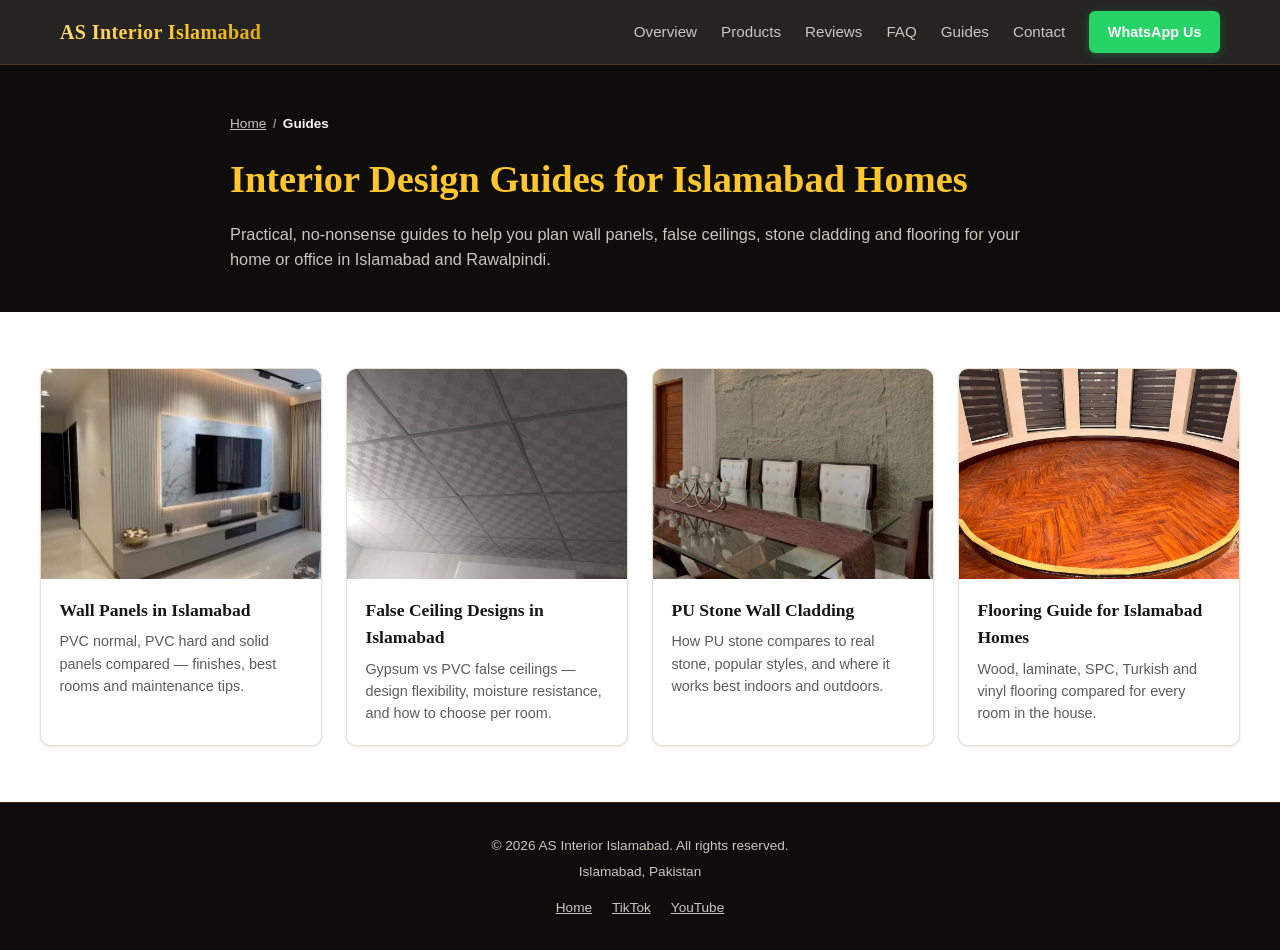
==== guides/index.html @ 493a83ce "Heavy-effort SEO push: guide articles, social schema, expanded FAQ - Add 4 long-form guide articles " ====
<!doctype html>
<html lang="en">
<head>
  <meta charset="UTF-8" />
  <meta name="viewport" content="width=device-width, initial-scale=1.0, viewport-fit=cover" />
  <title>Interior Design Guides for Islamabad Homes | AS Interior</title>
  <meta name="description" content="Practical guides on wall panels, false ceilings, PU stone cladding & flooring for Islamabad and Rawalpindi homeowners, from AS Interior Islamabad." />
  <meta name="robots" content="index, follow" />

  <meta name="geo.region" content="PK-IS" />
  <meta name="geo.placename" content="Islamabad" />

  <link rel="canonical" href="https://islamabadinterior.com/guides/index.html" />

  <link rel="icon" href="../favicon.ico" sizes="any" />
  <link rel="icon" type="image/png" sizes="32x32" href="../assets/images/favicon-32.png" />
  <link rel="apple-touch-icon" sizes="180x180" href="../assets/images/apple-touch-icon.png" />
  <meta name="theme-color" content="#0e0d0b" />

  <meta property="og:type" content="website" />
  <meta property="og:locale" content="en_PK" />
  <meta property="og:site_name" content="AS Interior Islamabad" />
  <meta property="og:title" content="Interior Design Guides for Islamabad Homes | AS Interior" />
  <meta property="og:description" content="Practical guides on wall panels, false ceilings, PU stone cladding & flooring for Islamabad and Rawalpindi homeowners, from AS Interior Islamabad." />
  <meta property="og:image" content="https://islamabadinterior.com/assets/images/og-cover.jpg" />
  <meta property="og:url" content="https://islamabadinterior.com/guides/index.html" />

  <meta name="twitter:card" content="summary_large_image" />
  <meta name="twitter:title" content="Interior Design Guides for Islamabad Homes | AS Interior" />
  <meta name="twitter:description" content="Practical guides on wall panels, false ceilings, PU stone cladding & flooring for Islamabad and Rawalpindi homeowners, from AS Interior Islamabad." />
  <meta name="twitter:image" content="https://islamabadinterior.com/assets/images/og-cover.jpg" />

  <link rel="stylesheet" href="../css/styles.css" />

  <script type="application/ld+json">
  {
    "@context": "https://schema.org",
    "@type": "BreadcrumbList",
    "itemListElement": [
      { "@type": "ListItem", "position": 1, "name": "Home", "item": "https://islamabadinterior.com/" },
      { "@type": "ListItem", "position": 2, "name": "Guides", "item": "https://islamabadinterior.com/guides/index.html" }
    ]
  }
  </script>
</head>
<body>
  <a class="skip-link" href="#main">Skip to content</a>

  <header class="site-header" id="top">
    <div class="header-inner">
      <a class="brand" href="../index.html#top">
        <span class="brand-name" data-field="name">AS Interior Islamabad</span>
      </a>
      <nav class="main-nav" aria-label="Primary">
        <a href="../index.html#overview">Overview</a>
        <a href="../index.html#products">Products</a>
        <a href="../index.html#reviews">Reviews</a>
        <a href="../index.html#faq">FAQ</a>
        <a href="index.html">Guides</a>
        <a href="../index.html#contact">Contact</a>
      </nav>
      <a class="btn btn-whatsapp nav-call" data-field="whatsappHrefGeneric" href="#" target="_blank" rel="noopener">WhatsApp Us</a>
      <button class="nav-toggle" id="navToggle" aria-label="Toggle menu" aria-expanded="false" aria-controls="main-nav-mobile">
        <span></span><span></span><span></span>
      </button>
    </div>
    <nav class="main-nav-mobile" id="main-nav-mobile" aria-label="Mobile">
      <a href="../index.html#overview">Overview</a>
      <a href="../index.html#products">Products</a>
      <a href="../index.html#reviews">Reviews</a>
      <a href="../index.html#faq">FAQ</a>
      <a href="index.html">Guides</a>
      <a href="../index.html#contact">Contact</a>
    </nav>
  </header>

  <main id="main">
    <section class="guide-hero">
      <div class="section-inner">
        <nav class="breadcrumb guide-breadcrumb" aria-label="Breadcrumb">
          <a href="../index.html">Home</a><span class="sep">/</span><span>Guides</span>
        </nav>
        <h1>Interior Design Guides for Islamabad Homes</h1>
        <p>Practical, no-nonsense guides to help you plan wall panels, false ceilings, stone cladding and flooring for your home or office in Islamabad and Rawalpindi.</p>
      </div>
    </section>

    <section class="section">
      <div class="section-inner">
        <div class="card-grid">
          <a class="service-card" href="wall-panels-islamabad.html">
            <div class="card-media">
              <img src="../assets/images/services/wall-panel.jpg" alt="Wall Panels in Islamabad guide" loading="lazy" />
            </div>
            <div class="card-body">
              <h3>Wall Panels in Islamabad</h3>
              <p>PVC normal, PVC hard and solid panels compared — finishes, best rooms and maintenance tips.</p>
            </div>
          </a>
          <a class="service-card" href="false-ceiling-islamabad.html">
            <div class="card-media">
              <img src="../assets/images/services/ceiling.jpg" alt="False Ceiling Designs in Islamabad guide" loading="lazy" />
            </div>
            <div class="card-body">
              <h3>False Ceiling Designs in Islamabad</h3>
              <p>Gypsum vs PVC false ceilings — design flexibility, moisture resistance, and how to choose per room.</p>
            </div>
          </a>
          <a class="service-card" href="pu-stone-wall-cladding-islamabad.html">
            <div class="card-media">
              <img src="../assets/images/services/pu-stone.jpg" alt="PU Stone Wall Cladding in Islamabad guide" loading="lazy" />
            </div>
            <div class="card-body">
              <h3>PU Stone Wall Cladding</h3>
              <p>How PU stone compares to real stone, popular styles, and where it works best indoors and outdoors.</p>
            </div>
          </a>
          <a class="service-card" href="flooring-guide-islamabad.html">
            <div class="card-media">
              <img src="../assets/images/services/wooden-flooring.jpg" alt="Flooring Guide for Islamabad Homes" loading="lazy" />
            </div>
            <div class="card-body">
              <h3>Flooring Guide for Islamabad Homes</h3>
              <p>Wood, laminate, SPC, Turkish and vinyl flooring compared for every room in the house.</p>
            </div>
          </a>
        </div>
      </div>
    </section>
  </main>

  <footer class="site-footer">
    <div class="section-inner footer-inner">
      <p>&copy; <span id="year"></span> <span data-field="name">AS Interior Islamabad</span>. All rights reserved.</p>
      <p class="footer-city" data-field="city">Islamabad, Pakistan</p>
      <nav class="footer-links" aria-label="Footer">
        <a href="../index.html">Home</a>
        <a data-field="socialTiktokHref" href="#" target="_blank" rel="noopener">TikTok</a>
        <a data-field="socialYoutubeHref" href="#" target="_blank" rel="noopener">YouTube</a>
      </nav>
    </div>
  </footer>

  <a class="sticky-call" data-field="whatsappHrefGeneric" href="#" target="_blank" rel="noopener" aria-label="Message on WhatsApp">
    <svg viewBox="0 0 24 24" width="20" height="20" fill="currentColor" aria-hidden="true">
      <path d="M12 2a10 10 0 00-8.6 15L2 22l5.2-1.4A10 10 0 1012 2zm0 18.2a8.2 8.2 0 01-4.2-1.2l-.3-.2-3.1.8.8-3-.2-.3A8.2 8.2 0 1120.2 12 8.2 8.2 0 0112 20.2zm4.5-6.1c-.2-.1-1.5-.7-1.7-.8-.2-.1-.4-.1-.6.1s-.7.8-.9 1c-.2.2-.3.2-.6.1a6.7 6.7 0 01-2-1.2 7.4 7.4 0 01-1.4-1.7c-.1-.2 0-.4.1-.5l.4-.5c.1-.2.2-.3.2-.5s0-.4-.1-.5-.6-1.5-.9-2c-.2-.5-.4-.4-.6-.4h-.5a1 1 0 00-.7.3 3 3 0 00-1 2.2c0 1.3.9 2.6 1.1 2.8s1.7 2.6 4.1 3.6a13.7 13.7 0 001.4.5 3.3 3.3 0 001.5.1 2.4 2.4 0 001.6-1.1 2 2 0 00.1-1.1c-.1-.1-.3-.2-.5-.3z"/>
    </svg>
    WhatsApp Us
  </a>

  <script src="../js/data.js"></script>
  <script src="../js/guide.js"></script>
</body>
</html>
---- css/styles.css ----
/* ============================================================
   Design tokens
   ============================================================ */
:root {
  --white: #ffffff;
  --off-white: #f7f3ea;
  --black: #0e0d0b;
  --black-2: #1c1a16;
  --yellow: #ffc72c;
  --yellow-dark: #e0a800;
  --yellow-deep: #b8860b;
  --yellow-light: #ffde7a;
  --yellow-text: #a97b00;
  --text: #171717;
  --text-muted: #5c5c58;
  --text-on-dark: #f5f5f2;
  --text-on-dark-muted: #c7c7bd;
  --whatsapp: #25d366;
  --whatsapp-dark: #1ea952;
  --border: #e6e0d1;
  --radius: 10px;
  --radius-sm: 6px;
  --shadow-sm: 0 1px 3px rgba(0, 0, 0, 0.1);
  --shadow-md: 0 8px 24px rgba(0, 0, 0, 0.16);
  --shadow-lg: 0 16px 40px rgba(0, 0, 0, 0.28);
  --font-heading: Georgia, "Iowan Old Style", "Palatino Linotype", "Book Antiqua", serif;
  --font-body: -apple-system, BlinkMacSystemFont, "Segoe UI", Roboto, Helvetica, Arial, sans-serif;
  --header-h: 64px;
}

/* ============================================================
   Reset
   ============================================================ */
*, *::before, *::after { box-sizing: border-box; }
html { scroll-behavior: smooth; scroll-padding-top: var(--header-h); }
body, h1, h2, h3, h4, p, figure, ul, li { margin: 0; padding: 0; }
ul { list-style: none; }
img { max-width: 100%; display: block; }
button { font: inherit; cursor: pointer; }
a { color: inherit; text-decoration: none; }
input, textarea, button { font-family: inherit; }

body {
  font-family: var(--font-body);
  background: var(--white);
  color: var(--text);
  line-height: 1.55;
  -webkit-font-smoothing: antialiased;
  /* Keep content clear of the notch/rounded corners in landscape on phones */
  padding-left: env(safe-area-inset-left);
  padding-right: env(safe-area-inset-right);
}

h1, h2, h3 { font-family: var(--font-heading); font-weight: 600; color: var(--text); }

.skip-link {
  position: absolute;
  left: -999px;
  top: 0;
  background: var(--black);
  color: var(--yellow);
  padding: 0.75rem 1rem;
  z-index: 1000;
}
.skip-link:focus { left: 0; }

a:focus-visible, button:focus-visible {
  outline: 2px solid var(--yellow);
  outline-offset: 2px;
  border-radius: 2px;
}

/* ============================================================
   Scroll reveal (subtle fade/rise as content enters the viewport)
   ============================================================ */
.reveal {
  opacity: 0;
  transform: translateY(18px);
  transition: opacity 0.6s ease, transform 0.6s ease;
}
.reveal-visible { opacity: 1; transform: none; }

/* ============================================================
   Buttons
   ============================================================ */
.btn {
  display: inline-flex;
  align-items: center;
  justify-content: center;
  gap: 0.5rem;
  padding: 0.7rem 1.4rem;
  border-radius: var(--radius-sm);
  font-weight: 600;
  font-size: 0.95rem;
  border: 1px solid transparent;
  white-space: nowrap;
  transition: transform 0.15s ease, box-shadow 0.15s ease, background 0.15s ease;
}
.btn:active { transform: translateY(0); }

.btn-gold {
  background: linear-gradient(135deg, var(--yellow-light), var(--yellow) 60%, var(--yellow-dark));
  color: var(--black);
  box-shadow: 0 2px 10px rgba(224, 168, 0, 0.3);
}
.btn-gold:hover {
  background: linear-gradient(135deg, var(--yellow), var(--yellow-dark));
  box-shadow: 0 4px 16px rgba(224, 168, 0, 0.4);
}

.btn-outline {
  background: transparent;
  border-color: rgba(255, 255, 255, 0.6);
  color: inherit;
}
.btn-outline:hover { border-color: var(--yellow); color: var(--yellow); }

.btn-whatsapp {
  background: var(--whatsapp);
  color: #fff;
  box-shadow: 0 2px 10px rgba(37, 211, 102, 0.28);
}
.btn-whatsapp:hover {
  background: var(--whatsapp-dark);
  box-shadow: 0 4px 16px rgba(37, 211, 102, 0.38);
}

.btn-sm { padding: 0.5rem 0.85rem; font-size: 0.85rem; width: 100%; }

.item-actions {
  display: flex;
  flex-direction: column;
  gap: 0.5rem;
  margin-top: 0.75rem;
}
@media (min-width: 480px) {
  .item-actions { flex-direction: row; }
}

/* ============================================================
   Header
   ============================================================ */
.site-header {
  position: sticky;
  top: 0;
  z-index: 100;
  background: rgba(14, 13, 11, 0.9);
  backdrop-filter: blur(10px) saturate(140%);
  -webkit-backdrop-filter: blur(10px) saturate(140%);
  color: var(--text-on-dark);
  box-shadow: var(--shadow-sm);
  border-bottom: 1px solid rgba(255, 199, 44, 0.15);
  padding-top: env(safe-area-inset-top);
}
.header-inner {
  height: var(--header-h);
  max-width: 1200px;
  margin: 0 auto;
  padding: 0 1.25rem;
  display: flex;
  align-items: center;
  gap: 1.5rem;
}
.brand {
  min-width: 0;
  overflow: hidden;
}
.brand-name {
  display: block;
  font-family: var(--font-heading);
  font-size: 1.25rem;
  font-weight: 700;
  letter-spacing: 0.02em;
  background: linear-gradient(135deg, var(--yellow-light), var(--yellow) 55%, var(--yellow-dark));
  -webkit-background-clip: text;
  background-clip: text;
  color: transparent;
  white-space: nowrap;
  overflow: hidden;
  text-overflow: ellipsis;
}
.main-nav {
  display: none;
  gap: 1.5rem;
  margin-left: auto;
}
.main-nav a {
  color: var(--text-on-dark-muted);
  font-weight: 500;
  font-size: 0.95rem;
}
.main-nav a:hover { color: var(--yellow); }
.nav-call { display: none; margin-left: 0; padding: 0.55rem 1.1rem; font-size: 0.9rem; }

.nav-toggle {
  margin-left: auto;
  background: none;
  border: none;
  width: 32px;
  height: 32px;
  display: flex;
  flex-direction: column;
  justify-content: center;
  align-items: center;
  gap: 5px;
}
.nav-toggle span {
  display: block;
  width: 22px;
  height: 2px;
  background: var(--text-on-dark);
  transition: transform 0.2s ease, opacity 0.2s ease;
}
.nav-toggle[aria-expanded="true"] span:nth-child(1) { transform: translateY(7px) rotate(45deg); }
.nav-toggle[aria-expanded="true"] span:nth-child(2) { opacity: 0; }
.nav-toggle[aria-expanded="true"] span:nth-child(3) { transform: translateY(-7px) rotate(-45deg); }

.main-nav-mobile {
  display: none;
  flex-direction: column;
  background: var(--black-2);
  border-top: 1px solid rgba(255, 199, 44, 0.1);
}
.main-nav-mobile.open { display: flex; }
.main-nav-mobile a {
  padding: 0.9rem 1.25rem;
  color: var(--text-on-dark-muted);
  border-bottom: 1px solid rgba(255, 255, 255, 0.06);
}

@media (min-width: 860px) {
  .main-nav { display: flex; }
  .nav-call { display: inline-flex; }
  .nav-toggle { display: none; }
  .main-nav-mobile { display: none !important; }
}

/* ============================================================
   Hero
   ============================================================ */
.hero {
  background:
    radial-gradient(ellipse 60% 50% at 85% 0%, rgba(255, 199, 44, 0.16), transparent 70%),
    radial-gradient(ellipse 50% 40% at 10% 100%, rgba(184, 134, 11, 0.14), transparent 70%),
    linear-gradient(160deg, #161412, #0a0908),
    repeating-linear-gradient(135deg, #141210 0 2px, #0e0d0b 2px 4px);
  color: var(--text-on-dark);
  padding: 4.5rem 1.25rem 3.5rem;
  text-align: center;
}
.hero-inner { max-width: 780px; margin: 0 auto; }
.hero-eyebrow {
  text-transform: uppercase;
  letter-spacing: 0.14em;
  font-size: 0.78rem;
  color: var(--yellow-light);
  font-weight: 600;
  margin-bottom: 1rem;
}
.hero-eyebrow::before {
  content: "";
  display: block;
  width: 40px;
  height: 2px;
  background: var(--yellow);
  border-radius: 2px;
  margin: 0 auto 0.9rem;
}
.hero h1 {
  font-size: clamp(1.8rem, 4.5vw, 2.75rem);
  color: #fff;
  line-height: 1.25;
  margin-bottom: 1rem;
}
.hero-sub {
  color: var(--text-on-dark-muted);
  font-size: 1.05rem;
  margin-bottom: 2rem;
}
.hero-actions {
  display: flex;
  flex-wrap: wrap;
  gap: 0.9rem;
  justify-content: center;
}

/* ============================================================
   Sections (generic)
   ============================================================ */
.section { padding: 3.5rem 1.25rem; }
.section-alt { background: var(--black); }
.section-alt .section-title { color: var(--yellow); }
.section-alt .section-sub { color: #c9c7c0; }
.section-alt .breadcrumb { color: #a8a69f; }
.section-alt .breadcrumb span { color: var(--text-on-dark); }
.section-inner { max-width: 1200px; margin: 0 auto; }
.section-title {
  position: relative;
  font-size: clamp(1.5rem, 3vw, 2rem);
  padding-bottom: 0.65rem;
  margin-bottom: 0.5rem;
}
.section-title::after {
  content: "";
  position: absolute;
  left: 0;
  bottom: 0;
  width: 46px;
  height: 3px;
  border-radius: 2px;
  background: var(--yellow);
}
.section-sub {
  color: var(--text-muted);
  margin-bottom: 2rem;
}

/* ============================================================
   Overview cards (Section 1)
   ============================================================ */
.card-grid {
  display: grid;
  grid-template-columns: repeat(auto-fill, minmax(230px, 1fr));
  gap: 1.5rem;
}
.service-card {
  background: #fff;
  border-radius: var(--radius);
  overflow: hidden;
  box-shadow: var(--shadow-sm);
  border: 1px solid var(--border);
  cursor: pointer;
  transition: transform 0.2s ease, box-shadow 0.2s ease;
  display: flex;
  flex-direction: column;
  text-align: left;
}
.service-card:focus-visible { outline: 2px solid var(--yellow); outline-offset: 2px; }

.service-card .card-media {
  aspect-ratio: 4 / 3;
  overflow: hidden;
  background: var(--off-white);
}
.service-card .card-media img {
  width: 100%;
  height: 100%;
  object-fit: cover;
  transition: transform 0.35s ease;
}

.service-card .card-body { padding: 1.1rem 1.15rem 1.3rem; }
.service-card h3 { font-size: 1.1rem; margin-bottom: 0.4rem; }
.service-card p { font-size: 0.9rem; color: var(--text-muted); }
.card-badge {
  display: inline-block;
  margin-top: 0.6rem;
  font-size: 0.72rem;
  font-weight: 700;
  letter-spacing: 0.06em;
  text-transform: uppercase;
  color: var(--yellow-text);
}

/* ============================================================
   Placeholder image tile (shown when a real photo isn't uploaded yet)
   ============================================================ */
.img-placeholder {
  width: 100%;
  height: 100%;
  display: flex;
  flex-direction: column;
  align-items: center;
  justify-content: center;
  gap: 0.4rem;
  background: linear-gradient(135deg, #fff6dd, #ffe9ab);
  color: #b3891a;
  text-align: center;
  padding: 0.75rem;
}
.img-placeholder svg { width: 32px; height: 32px; opacity: 0.7; }
.img-placeholder span { font-size: 0.72rem; font-weight: 600; letter-spacing: 0.03em; }

/* ============================================================
   Catalogue (Section 2)
   ============================================================ */
.tree-toggle {
  display: inline-flex;
  align-items: center;
  gap: 0.5rem;
  background: var(--black);
  color: var(--yellow);
  border: none;
  padding: 0.65rem 1.1rem;
  border-radius: var(--radius-sm);
  margin-bottom: 1rem;
  font-weight: 600;
  font-size: 0.9rem;
}
@media (min-width: 900px) { .tree-toggle { display: none; } }

.catalogue {
  display: grid;
  grid-template-columns: 1fr;
  gap: 1.75rem;
}
@media (min-width: 900px) {
  .catalogue { grid-template-columns: 280px 1fr; align-items: start; }
}

.catalogue-sidebar {
  background: #fff;
  border: 1px solid var(--border);
  border-radius: var(--radius);
  padding: 0.75rem;
  display: none;
}
.catalogue-sidebar.open { display: block; }
@media (min-width: 900px) {
  .catalogue-sidebar {
    display: block;
    position: sticky;
    top: calc(var(--header-h) + 1rem);
    max-height: calc(100vh - var(--header-h) - 2rem);
    overflow-y: auto;
  }
}

.tree-node { margin: 0; }
.tree-row {
  display: flex;
  align-items: center;
  width: 100%;
  gap: 0.4rem;
}
.tree-btn {
  flex: 1;
  text-align: left;
  background: none;
  border: none;
  padding: 0.55rem 0.6rem;
  border-radius: var(--radius-sm);
  font-size: 0.92rem;
  color: var(--text);
  display: flex;
  align-items: center;
  justify-content: space-between;
  gap: 0.4rem;
}
.tree-btn:hover { background: var(--off-white); }
.tree-btn.active {
  background: linear-gradient(135deg, var(--yellow-light), var(--yellow) 65%, var(--yellow-dark));
  color: var(--black);
  font-weight: 600;
}
.tree-btn .chevron { transition: transform 0.15s ease; flex-shrink: 0; opacity: 0.6; }
.tree-btn[aria-expanded="true"] .chevron { transform: rotate(90deg); }
.tree-btn.leaf .chevron { visibility: hidden; }

.tree-children {
  margin-left: 0.9rem;
  padding-left: 0.6rem;
  border-left: 1px solid var(--border);
  display: none;
}
.tree-children.open { display: block; }

.tree-badge {
  font-size: 0.65rem;
  background: var(--off-white);
  color: var(--yellow-text);
  padding: 0.1rem 0.4rem;
  border-radius: 999px;
}

.breadcrumb {
  font-size: 0.85rem;
  color: var(--text-muted);
  margin-bottom: 1.25rem;
}
.breadcrumb span { color: var(--text); font-weight: 600; }
.breadcrumb .sep { margin: 0 0.4rem; opacity: 0.5; }

.gallery {
  display: grid;
  grid-template-columns: repeat(auto-fill, minmax(220px, 1fr));
  gap: 1.5rem;
}
/* Every category's products live in the DOM at once (for SEO — see main.js
   renderAllGalleryPanels); display:contents lets the hidden wrapper disappear
   from layout so its cards still line up in the .gallery grid above. */
.gallery-panel { display: contents; }
.gallery-panel[hidden] { display: none; }
.gallery-panel-title {
  grid-column: 1 / -1;
  font-size: 1.1rem;
  color: var(--text-muted);
  font-weight: 700;
  margin: 0 0 -0.5rem;
}
.gallery-empty {
  grid-column: 1 / -1;
  text-align: center;
  color: var(--text-muted);
  padding: 2.5rem 1rem;
  background: #fff;
  border: 1px dashed var(--border);
  border-radius: var(--radius);
}
.gallery-empty .btn { margin-top: 1rem; }

.catalogue-cta {
  margin-bottom: 2rem;
  padding: 1.5rem;
  text-align: center;
  background: #fff;
  border: 1px dashed var(--border);
  border-radius: var(--radius);
}
.catalogue-cta-text {
  font-weight: 600;
  margin: 0 0 0.9rem;
  color: var(--text);
}
.catalogue-cta .btn { width: auto; display: inline-flex; }

.gallery-combo {
  grid-column: 1 / -1;
  background: #fff;
  border: 1px solid var(--border);
  border-radius: var(--radius);
  padding: 1.1rem 1.3rem;
  display: flex;
  flex-wrap: wrap;
  align-items: center;
  gap: 0.75rem 1.25rem;
}
.gallery-combo p { font-weight: 600; margin: 0; }
.gallery-combo-links { display: flex; flex-wrap: wrap; gap: 0.6rem; }
.gallery-combo-links .btn { width: auto; }

.product-card {
  background: #fff;
  border: 1px solid var(--border);
  border-radius: var(--radius);
  overflow: hidden;
  box-shadow: var(--shadow-sm);
  display: flex;
  flex-direction: column;
  transition: transform 0.2s ease, box-shadow 0.2s ease, border-color 0.2s ease;
}
.product-card .card-media {
  aspect-ratio: 4 / 3;
  background: var(--off-white);
  overflow: hidden;
}
.product-card .card-media img { width: 100%; height: 100%; object-fit: cover; }
.product-card .card-body { padding: 1rem 1.1rem 1.2rem; flex: 1; display: flex; flex-direction: column; }
.product-card h4 { font-size: 1rem; margin-bottom: 0.3rem; font-family: var(--font-body); font-weight: 700; }
.product-card p { font-size: 0.87rem; color: var(--text-muted); flex: 1; }

/* ============================================================
   Contact (Section 3)
   ============================================================ */
.contact-grid {
  display: grid;
  grid-template-columns: 1fr;
  gap: 2.5rem;
}
@media (min-width: 900px) {
  .contact-grid { grid-template-columns: 1fr 1fr; }
}

.contact-phone {
  display: block;
  font-family: var(--font-heading);
  font-size: clamp(1.6rem, 4vw, 2.2rem);
  background: linear-gradient(135deg, var(--yellow-deep), var(--yellow-text) 60%, var(--black));
  -webkit-background-clip: text;
  background-clip: text;
  color: transparent;
  font-weight: 700;
  margin-bottom: 1rem;
  transition: opacity 0.15s ease;
}
.contact-phone:hover { opacity: 0.75; }

.contact-info .btn { margin-bottom: 1.25rem; }
.contact-address { color: var(--text-muted); margin-bottom: 0.5rem; }
.contact-email { color: var(--text-muted); margin-bottom: 1.25rem; }
.contact-email a { color: var(--yellow-text); font-weight: 600; }

.map-directions {
  display: inline-block;
  margin-top: 0.75rem;
  font-weight: 600;
  font-size: 0.9rem;
  color: var(--yellow-text);
}
.map-directions:hover { text-decoration: underline; }

.map-embed {
  min-height: 280px;
  border-radius: var(--radius);
  overflow: hidden;
  border: 1px solid var(--border);
}
.map-embed iframe { display: block; height: 100%; min-height: 280px; }

/* ============================================================
   Reviews (Section 3)
   ============================================================ */
.reviews-summary {
  display: flex;
  align-items: center;
  gap: 0.6rem;
  margin-bottom: 2rem;
}
.reviews-stars { display: flex; gap: 0.1rem; color: var(--yellow); }
.reviews-score { font-family: var(--font-heading); font-size: 1.3rem; font-weight: 700; color: var(--text-on-dark); }
.reviews-count { color: var(--yellow); font-weight: 600; }

.reviews-grid {
  display: grid;
  grid-template-columns: repeat(auto-fill, minmax(280px, 1fr));
  gap: 1.5rem;
}

.review-card {
  background: #fff;
  border: 1px solid var(--border);
  border-radius: var(--radius);
  box-shadow: var(--shadow-sm);
  padding: 1.25rem 1.4rem;
  display: flex;
  flex-direction: column;
}
.review-stars { display: flex; gap: 0.1rem; color: var(--yellow); margin-bottom: 0.6rem; }
.review-text {
  color: var(--text);
  font-size: 0.92rem;
  line-height: 1.55;
  flex: 1;
  margin-bottom: 1rem;
}
.review-meta {
  border-top: 1px solid var(--border);
  padding-top: 0.75rem;
}
.review-name { font-weight: 700; font-size: 0.9rem; }

/* ============================================================
   FAQ (Section 3B)
   ============================================================ */
.faq-list {
  display: flex;
  flex-direction: column;
  gap: 0.9rem;
  max-width: 820px;
}
.faq-item {
  background: #fff;
  border: 1px solid var(--border);
  border-radius: var(--radius);
  box-shadow: var(--shadow-sm);
  padding: 0.2rem 1.4rem;
}
.faq-item summary {
  cursor: pointer;
  list-style: none;
  padding: 1rem 1.6rem 1rem 0;
  font-weight: 700;
  color: var(--text);
  position: relative;
}
.faq-item summary::-webkit-details-marker { display: none; }
.faq-item summary::after {
  content: "+";
  position: absolute;
  right: 0;
  top: 0.9rem;
  font-size: 1.3rem;
  color: var(--yellow);
}
.faq-item[open] summary::after { content: "−"; }
.faq-item p {
  color: var(--text-muted);
  font-size: 0.92rem;
  line-height: 1.6;
  padding-bottom: 1.1rem;
  margin: 0;
}

/* ============================================================
   Guides (/guides/ standalone article pages)
   ============================================================ */
.guide-hero {
  background: var(--black);
  color: var(--text-on-dark);
  padding: 3rem 1.25rem 2.5rem;
}
.guide-hero .section-inner { max-width: 820px; }
.guide-breadcrumb { color: var(--text-on-dark-muted); margin-bottom: 1rem; }
.guide-breadcrumb a { text-decoration: underline; }
.guide-breadcrumb span { color: var(--text-on-dark); font-weight: 600; }
.guide-breadcrumb .sep { margin: 0 0.4rem; opacity: 0.5; }
.guide-hero h1 {
  font-size: clamp(1.7rem, 3.4vw, 2.4rem);
  color: var(--yellow);
  margin-bottom: 0.75rem;
}
.guide-hero p { color: var(--text-on-dark-muted); font-size: 1.02rem; }
.guide-hero-image {
  aspect-ratio: 16 / 9;
  border-radius: var(--radius);
  overflow: hidden;
  margin-top: 1.5rem;
}
.guide-hero-image img { width: 100%; height: 100%; object-fit: cover; }

.guide-article { padding: 3rem 1.25rem; }
.guide-article .section-inner { max-width: 760px; }
.guide-article h2 {
  font-size: 1.3rem;
  margin: 2.2rem 0 0.85rem;
}
.guide-article h2:first-child { margin-top: 0; }
.guide-article p {
  color: var(--text);
  margin-bottom: 1.1rem;
  font-size: 1rem;
}
.guide-list {
  list-style: disc;
  padding-left: 1.3rem;
  margin-bottom: 1.1rem;
}
.guide-list li { margin-bottom: 0.5rem; }
.guide-cta {
  margin-top: 2rem;
  padding: 1.5rem;
  text-align: center;
  background: var(--off-white);
  border-radius: var(--radius);
}
.guide-cta p { margin-bottom: 1rem; font-weight: 600; }

.guide-related {
  padding: 0 1.25rem 3.5rem;
}
.guide-related .section-inner { max-width: 760px; }
.guide-related h2 { font-size: 1.1rem; margin-bottom: 1rem; }
.guide-related-links { display: flex; flex-direction: column; gap: 0.6rem; }
.guide-related-links a { text-decoration: underline; font-weight: 600; }

/* ============================================================
   Footer
   ============================================================ */
.site-footer {
  background: var(--black);
  color: var(--text-on-dark-muted);
  padding: 2rem 1.25rem 5.5rem;
  font-size: 0.85rem;
  border-top: 1px solid rgba(255, 199, 44, 0.15);
}
.footer-inner { text-align: center; }
.footer-city { margin-top: 0.3rem; }
.footer-links {
  margin-top: 0.9rem;
  display: flex;
  justify-content: center;
  gap: 1.25rem;
}
.footer-links a { color: var(--text-on-dark-muted); text-decoration: underline; }
.footer-links a:hover { color: var(--yellow); }

@media (min-width: 860px) {
  .site-footer { padding-bottom: 2rem; }
}

/* ============================================================
   Sticky mobile call button
   ============================================================ */
.sticky-call {
  position: fixed;
  bottom: 1rem;
  left: 50%;
  transform: translateX(-50%);
  z-index: 200;
  background: var(--whatsapp);
  color: #fff;
  padding: 0.85rem 1.6rem;
  border-radius: 999px;
  display: flex;
  align-items: center;
  gap: 0.5rem;
  font-weight: 700;
  box-shadow: var(--shadow-lg);
}
.sticky-call:hover { background: var(--whatsapp-dark); }
@media (min-width: 860px) {
  .sticky-call { display: none; }
}

/* ============================================================
   Mobile-friendliness enhancements (mobile only — desktop untouched)
   ============================================================ */
@media (max-width: 859px) {
  html { overflow-x: hidden; }

  /* Bigger, easier-to-hit menu button */
  .nav-toggle { width: 44px; height: 44px; }

  /* Less empty space before/around content on small screens */
  .hero { padding: 3rem 1.25rem 2.75rem; }
  .section { padding: 2.75rem 1.25rem; }

  /* Full-width primary actions are easier to tap with a thumb */
  .hero-actions .btn { width: 100%; }

  /* iOS Safari zooms the page in if a focused input is under 16px */
  .contact-form input,
  .contact-form textarea { font-size: 1rem; }

  /* Keep the floating WhatsApp button from sitting on top of the submit button */
  #contactForm { margin-bottom: 4.5rem; }

  /* Clear the iPhone home-indicator / gesture area */
  .sticky-call { bottom: calc(1rem + env(safe-area-inset-bottom)); }
  .site-footer { padding-bottom: calc(5.5rem + env(safe-area-inset-bottom)); }
}

@media (max-width: 899px) {
  /* Roomier tap targets in the collapsible category tree */
  .tree-btn { padding: 0.75rem 0.6rem; font-size: 0.95rem; }
}

/* ============================================================
   Hover-only lift/zoom effects (real mice/trackpads only) — on touch
   screens ":hover" stays "stuck" on whatever was last tapped until the
   user taps elsewhere, which reads as a visual glitch. Restricting these
   to devices that actually have a hover-capable pointer avoids that.
   ============================================================ */
@media (hover: hover) and (pointer: fine) {
  .btn:hover { transform: translateY(-1px); box-shadow: var(--shadow-sm); }
  .service-card:hover { transform: translateY(-4px); box-shadow: var(--shadow-md); border-color: var(--yellow); }
  .service-card:hover .card-media img { transform: scale(1.06); }
  .product-card:hover { transform: translateY(-3px); box-shadow: var(--shadow-md); border-color: var(--yellow); }
}

@media (max-width: 859px) {
  /* The per-product WhatsApp button is the most-tapped control on the
     whole catalogue — give it a full 44px tap target (Apple/Google's
     minimum recommended touch size), not just enough to fit the label. */
  .btn-sm { min-height: 44px; }

  /* Full-width, thumb-friendly primary CTA (matches the hero button) */
  .catalogue-cta .btn { width: 100%; }
}
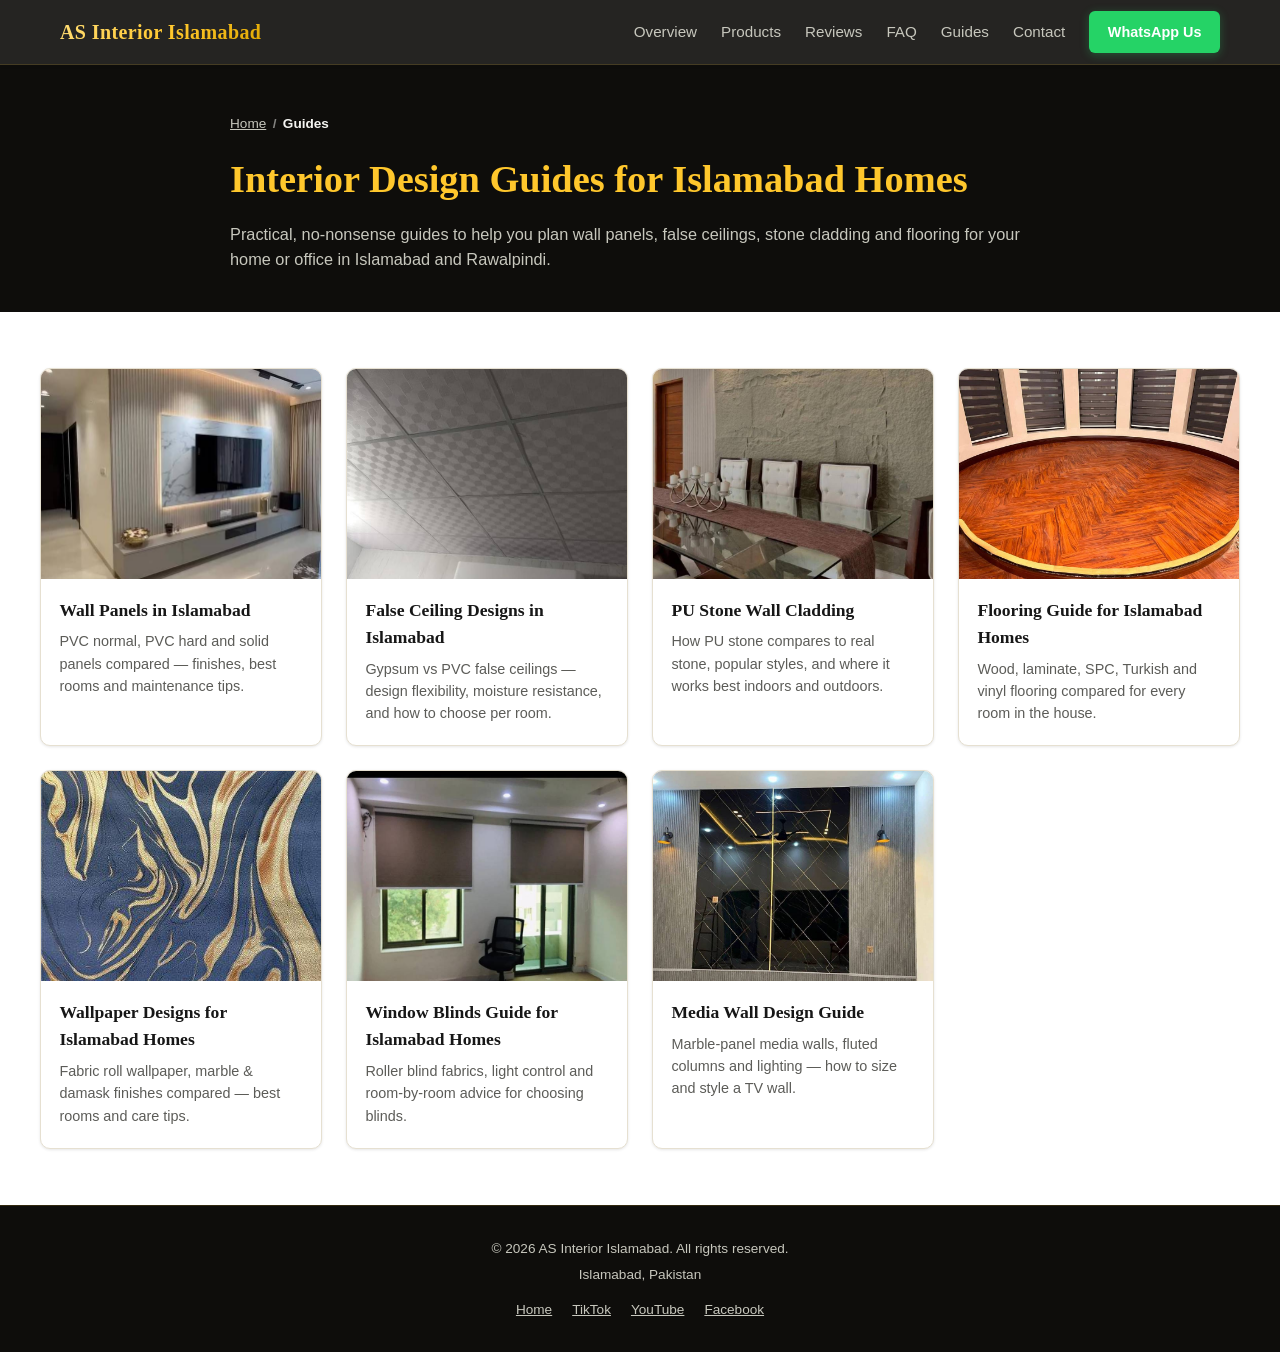
==== commit 5fc5189f: "Add Facebook social link and 3 new SEO guide articles Adds a Facebook page link (socials, schema sam" ====
--- a/guides/index.html
+++ b/guides/index.html
@@ -59,7 +59,7 @@
         <a href="index.html">Guides</a>
         <a href="../index.html#contact">Contact</a>
       </nav>
-      <a class="btn btn-whatsapp nav-call" data-field="whatsappHrefGeneric" href="#" target="_blank" rel="noopener">WhatsApp Us</a>
+      <a class="btn btn-whatsapp nav-call" data-field="whatsappHrefGeneric" href="https://wa.me/923363356666" target="_blank" rel="noopener">WhatsApp Us</a>
       <button class="nav-toggle" id="navToggle" aria-label="Toggle menu" aria-expanded="false" aria-controls="main-nav-mobile">
         <span></span><span></span><span></span>
       </button>
@@ -124,6 +124,33 @@
               <p>Wood, laminate, SPC, Turkish and vinyl flooring compared for every room in the house.</p>
             </div>
           </a>
+          <a class="service-card" href="wallpaper-islamabad.html">
+            <div class="card-media">
+              <img src="../assets/images/services/wallpaper.jpg" alt="Wallpaper Designs for Homes in Islamabad guide" loading="lazy" />
+            </div>
+            <div class="card-body">
+              <h3>Wallpaper Designs for Islamabad Homes</h3>
+              <p>Fabric roll wallpaper, marble &amp; damask finishes compared — best rooms and care tips.</p>
+            </div>
+          </a>
+          <a class="service-card" href="blinds-islamabad.html">
+            <div class="card-media">
+              <img src="../assets/images/services/blinds.jpg" alt="Window Blinds Guide for Islamabad Homes" loading="lazy" />
+            </div>
+            <div class="card-body">
+              <h3>Window Blinds Guide for Islamabad Homes</h3>
+              <p>Roller blind fabrics, light control and room-by-room advice for choosing blinds.</p>
+            </div>
+          </a>
+          <a class="service-card" href="media-wall-islamabad.html">
+            <div class="card-media">
+              <img src="../assets/images/services/media-wall.jpg" alt="Media Wall Design Guide for Islamabad Homes" loading="lazy" />
+            </div>
+            <div class="card-body">
+              <h3>Media Wall Design Guide</h3>
+              <p>Marble-panel media walls, fluted columns and lighting — how to size and style a TV wall.</p>
+            </div>
+          </a>
         </div>
       </div>
     </section>
@@ -135,13 +162,14 @@
       <p class="footer-city" data-field="city">Islamabad, Pakistan</p>
       <nav class="footer-links" aria-label="Footer">
         <a href="../index.html">Home</a>
-        <a data-field="socialTiktokHref" href="#" target="_blank" rel="noopener">TikTok</a>
-        <a data-field="socialYoutubeHref" href="#" target="_blank" rel="noopener">YouTube</a>
+        <a data-field="socialTiktokHref" href="https://www.tiktok.com/@as_interior_islamabad" target="_blank" rel="noopener">TikTok</a>
+        <a data-field="socialYoutubeHref" href="https://www.youtube.com/@AS_Interior_Islamabad" target="_blank" rel="noopener">YouTube</a>
+        <a data-field="socialFacebookHref" href="https://www.facebook.com/profile.php?id=61587008565687" target="_blank" rel="noopener">Facebook</a>
       </nav>
     </div>
   </footer>
 
-  <a class="sticky-call" data-field="whatsappHrefGeneric" href="#" target="_blank" rel="noopener" aria-label="Message on WhatsApp">
+  <a class="sticky-call" data-field="whatsappHrefGeneric" href="https://wa.me/923363356666" target="_blank" rel="noopener" aria-label="Message on WhatsApp">
     <svg viewBox="0 0 24 24" width="20" height="20" fill="currentColor" aria-hidden="true">
       <path d="M12 2a10 10 0 00-8.6 15L2 22l5.2-1.4A10 10 0 1012 2zm0 18.2a8.2 8.2 0 01-4.2-1.2l-.3-.2-3.1.8.8-3-.2-.3A8.2 8.2 0 1120.2 12 8.2 8.2 0 0112 20.2zm4.5-6.1c-.2-.1-1.5-.7-1.7-.8-.2-.1-.4-.1-.6.1s-.7.8-.9 1c-.2.2-.3.2-.6.1a6.7 6.7 0 01-2-1.2 7.4 7.4 0 01-1.4-1.7c-.1-.2 0-.4.1-.5l.4-.5c.1-.2.2-.3.2-.5s0-.4-.1-.5-.6-1.5-.9-2c-.2-.5-.4-.4-.6-.4h-.5a1 1 0 00-.7.3 3 3 0 00-1 2.2c0 1.3.9 2.6 1.1 2.8s1.7 2.6 4.1 3.6a13.7 13.7 0 001.4.5 3.3 3.3 0 001.5.1 2.4 2.4 0 001.6-1.1 2 2 0 00.1-1.1c-.1-.1-.3-.2-.5-.3z"/>
     </svg>
